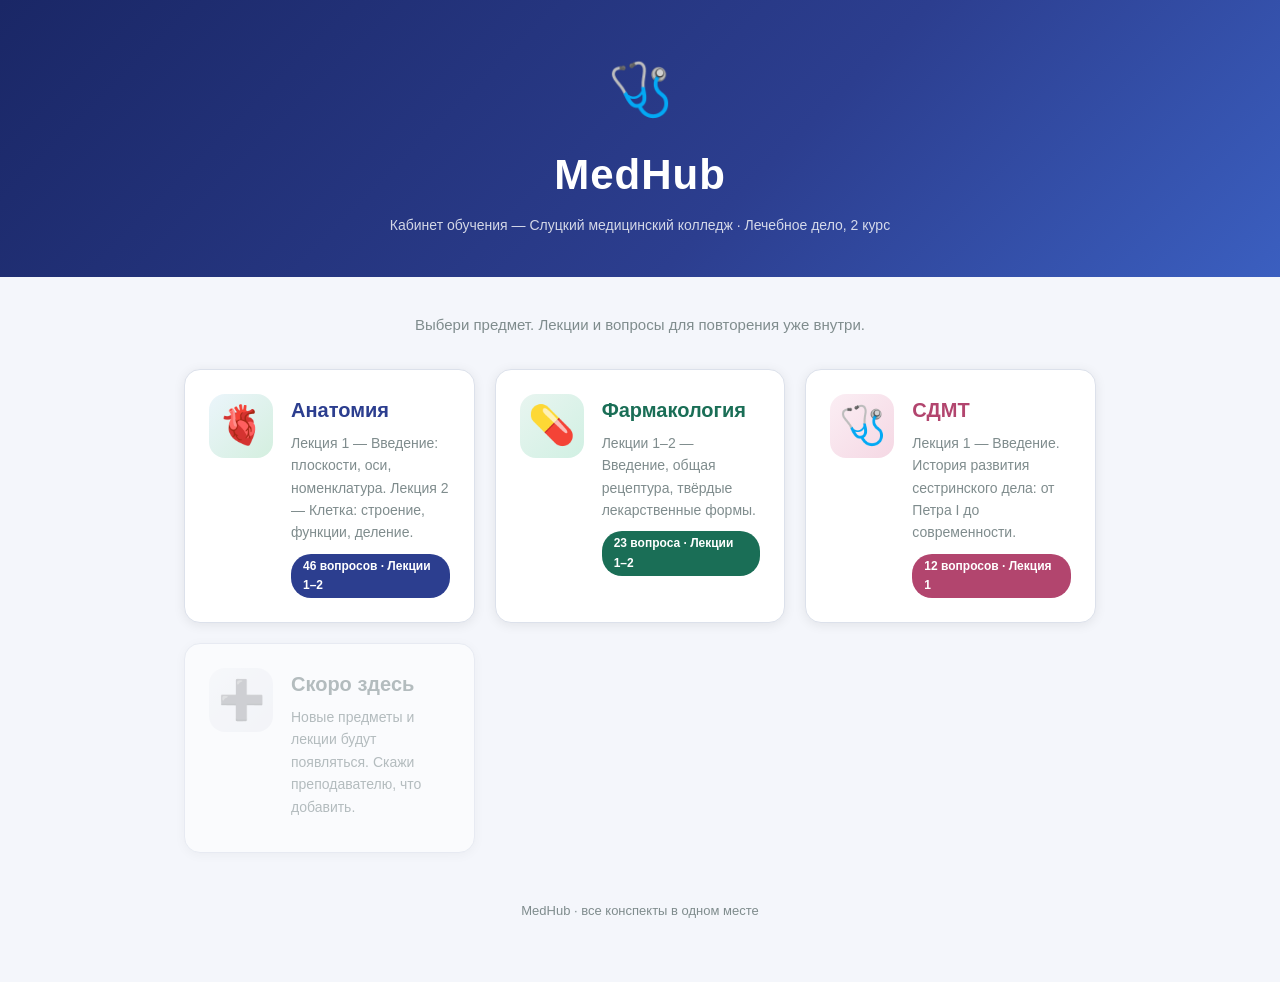
==== index.html @ 037b3c87 "Initial commit: MedHub веб-конспект (анатомия, фармакология, СДМТ)" ====
<!DOCTYPE html>
<html lang="ru">
<head>
    <meta charset="UTF-8">
    <meta name="viewport" content="width=device-width, initial-scale=1.0">
    <title>MedHub — Кабинет обучения</title>
    <link rel="stylesheet" href="style.css">
</head>
<body>

<header class="hub-header">
    <div class="hub-logo">🩺</div>
    <h1>MedHub</h1>
    <p>Кабинет обучения — Слуцкий медицинский колледж · Лечебное дело, 2 курс</p>
</header>

<main class="hub-main">
    <p class="hub-subtitle">Выбери предмет. Лекции и вопросы для повторения уже внутри.</p>

    <div class="subject-grid">

        <a class="subject-card anatomy" href="AnatomyApp/topics.html">
            <div class="subject-icon">🫀</div>
            <div class="subject-info">
                <h2>Анатомия</h2>
                <p>Лекция 1 — Введение: плоскости, оси, номенклатура. Лекция 2 — Клетка: строение, функции, деление.</p>
                <span class="subject-meta">46 вопросов · Лекции 1–2</span>
            </div>
        </a>

        <a class="subject-card pharmacology" href="PharmacologyApp/index.html">
            <div class="subject-icon">💊</div>
            <div class="subject-info">
                <h2>Фармакология</h2>
                <p>Лекции 1–2 — Введение, общая рецептура, твёрдые лекарственные формы.</p>
                <span class="subject-meta">23 вопроса · Лекции 1–2</span>
            </div>
        </a>

        <a class="subject-card sdm" href="SdmApp/index.html">
            <div class="subject-icon">🩺</div>
            <div class="subject-info">
                <h2>СДМТ</h2>
                <p>Лекция 1 — Введение. История развития сестринского дела: от Петра I до современности.</p>
                <span class="subject-meta">12 вопросов · Лекция 1</span>
            </div>
        </a>

        <div class="subject-card placeholder">
            <div class="subject-icon">➕</div>
            <div class="subject-info">
                <h2>Скоро здесь</h2>
                <p>Новые предметы и лекции будут появляться. Скажи преподавателю, что добавить.</p>
            </div>
        </div>

    </div>

    <footer class="hub-footer">
        <p>MedHub · все конспекты в одном месте</p>
    </footer>
</main>

</body>
</html>
---- style.css ----
/* ===== MedHub — hub styles ===== */
* { margin: 0; padding: 0; box-sizing: border-box; }
:root {
    --primary: #2c3e8f;
    --accent: #e74c3c;
    --success: #27ae60;
    --bg: #f4f6fb;
    --card-bg: #ffffff;
    --text: #2c3e50;
    --text-light: #7f8c8d;
    --border: #dce1eb;
    --shadow: 0 2px 12px rgba(0,0,0,0.08);
    --shadow-hover: 0 6px 24px rgba(0,0,0,0.14);
    --radius: 16px;
}
html { scroll-behavior: smooth; }
body {
    font-family: 'Segoe UI', -apple-system, BlinkMacSystemFont, Roboto, sans-serif;
    background: var(--bg); color: var(--text); line-height: 1.6;
    min-height: 100vh;
}

.hub-header {
    background: linear-gradient(135deg, #1a2766, #2c3e8f 60%, #3b5fc0);
    color: white; text-align: center; padding: 48px 20px 40px;
}
.hub-logo { font-size: 52px; margin-bottom: 10px; }
.hub-header h1 {
    font-size: 42px; font-weight: 800; letter-spacing: 1px; margin-bottom: 6px;
}
.hub-header p { font-size: 14px; opacity: 0.8; }

.hub-main { max-width: 960px; margin: 0 auto; padding: 36px 24px 60px; }
.hub-subtitle { text-align: center; color: var(--text-light); font-size: 15px; margin-bottom: 32px; }

.subject-grid { display: grid; grid-template-columns: repeat(auto-fit, minmax(280px, 1fr)); gap: 20px; }

.subject-card {
    display: flex; gap: 18px; align-items: flex-start;
    background: var(--card-bg); border-radius: var(--radius); padding: 24px;
    box-shadow: var(--shadow); border: 1px solid var(--border);
    text-decoration: none; color: inherit;
    transition: transform 0.2s, box-shadow 0.2s;
}
.subject-card:hover { transform: translateY(-3px); box-shadow: var(--shadow-hover); }

.subject-icon {
    font-size: 38px; width: 64px; height: 64px; flex-shrink: 0;
    display: flex; align-items: center; justify-content: center;
    border-radius: 16px;
}
.anatomy .subject-icon { background: linear-gradient(135deg, #ebf5fb, #d4efdf); }
.pharmacology .subject-icon { background: linear-gradient(135deg, #e8f5f0, #d1f0e3); }
.sdm .subject-icon { background: linear-gradient(135deg, #fbeef4, #f5d8e4); }
.placeholder .subject-icon { background: linear-gradient(135deg, #f0f1f5, #e4e6ec); opacity: 0.5; }

.subject-info h2 { font-size: 20px; font-weight: 700; margin-bottom: 6px; }
.anatomy .subject-info h2 { color: #2c3e8f; }
.pharmacology .subject-info h2 { color: #1a6e56; }
.sdm .subject-info h2 { color: #b2456e; }
.subject-info p { font-size: 14px; color: var(--text-light); margin-bottom: 10px; }

.subject-meta {
    display: inline-block; font-size: 12px; font-weight: 600; color: white;
    background: #2c3e8f; border-radius: 20px; padding: 3px 12px;
}
.pharmacology .subject-meta { background: #1a6e56; }
.sdm .subject-meta { background: #b2456e; }

.placeholder { opacity: 0.55; }
.placeholder .subject-info h2 { color: var(--text-light); }

.hub-footer { text-align: center; margin-top: 48px; color: var(--text-light); font-size: 13px; }
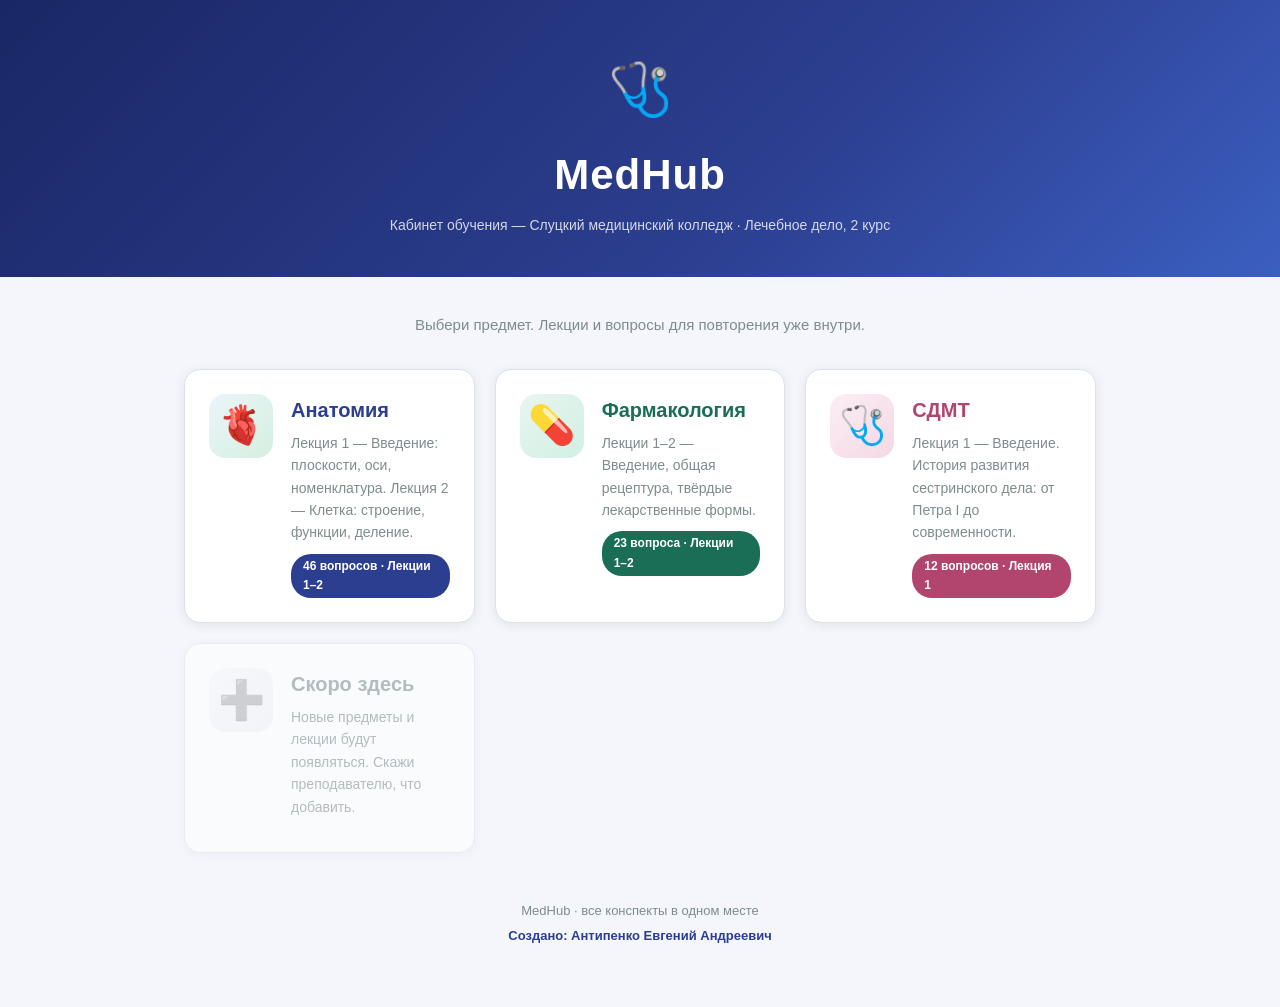
==== commit a53e4ad3: "Добавить автора: Антипенко Евгений Андреевич" ====
--- a/index.html
+++ b/index.html
@@ -58,6 +58,7 @@
 
     <footer class="hub-footer">
         <p>MedHub · все конспекты в одном месте</p>
+        <p class="hub-author">Создано: Антипенко Евгений Андреевич</p>
     </footer>
 </main>
 
--- a/style.css
+++ b/style.css
@@ -70,4 +70,5 @@
 .placeholder { opacity: 0.55; }
 .placeholder .subject-info h2 { color: var(--text-light); }
 
-.hub-footer { text-align: center; margin-top: 48px; color: var(--text-light); font-size: 13px; }+.hub-footer { text-align: center; margin-top: 48px; color: var(--text-light); font-size: 13px; }
+.hub-author { margin-top: 4px; font-weight: 600; color: #2c3e8f; }
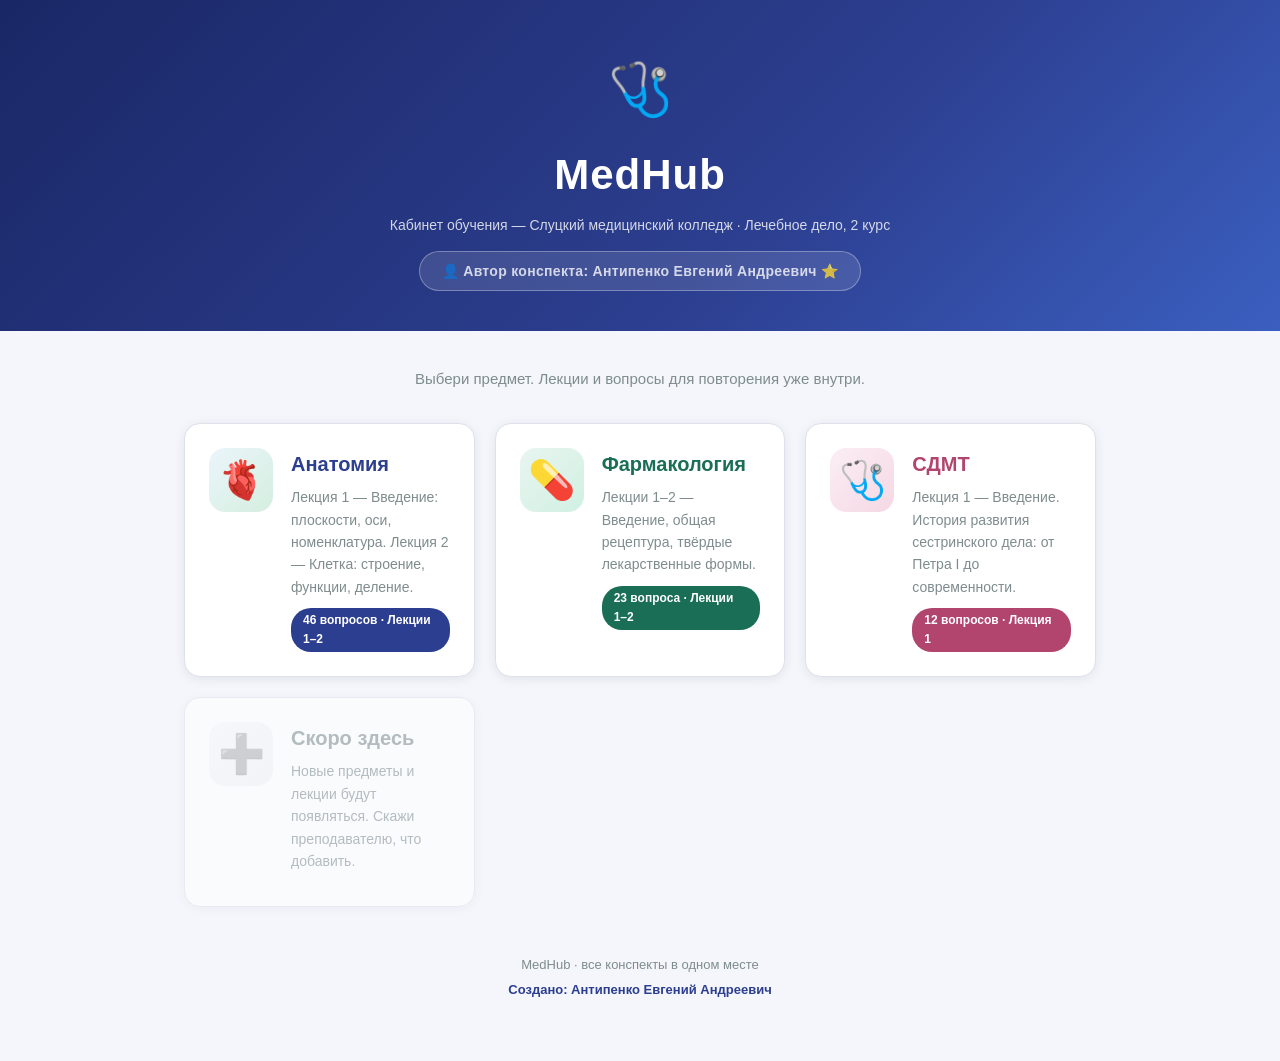
==== commit c8fb0be5: "Выделить автора в шапке главной страницы" ====
--- a/index.html
+++ b/index.html
@@ -12,6 +12,7 @@
     <div class="hub-logo">🩺</div>
     <h1>MedHub</h1>
     <p>Кабинет обучения — Слуцкий медицинский колледж · Лечебное дело, 2 курс</p>
+    <p class="hub-owner">👤 Автор конспекта: Антипенко Евгений Андреевич</p>
 </header>
 
 <main class="hub-main">
--- a/style.css
+++ b/style.css
@@ -29,6 +29,17 @@
     font-size: 42px; font-weight: 800; letter-spacing: 1px; margin-bottom: 6px;
 }
 .hub-header p { font-size: 14px; opacity: 0.8; }
+.hub-owner {
+    display: inline-block; margin-top: 14px;
+    background: rgba(255,255,255,0.15);
+    border: 1px solid rgba(255,255,255,0.4);
+    border-radius: 30px; padding: 8px 22px;
+    font-size: 16px; font-weight: 700; opacity: 1;
+    letter-spacing: 0.3px;
+}
+.hub-owner::after {
+    content: " ⭐";
+}
 
 .hub-main { max-width: 960px; margin: 0 auto; padding: 36px 24px 60px; }
 .hub-subtitle { text-align: center; color: var(--text-light); font-size: 15px; margin-bottom: 32px; }
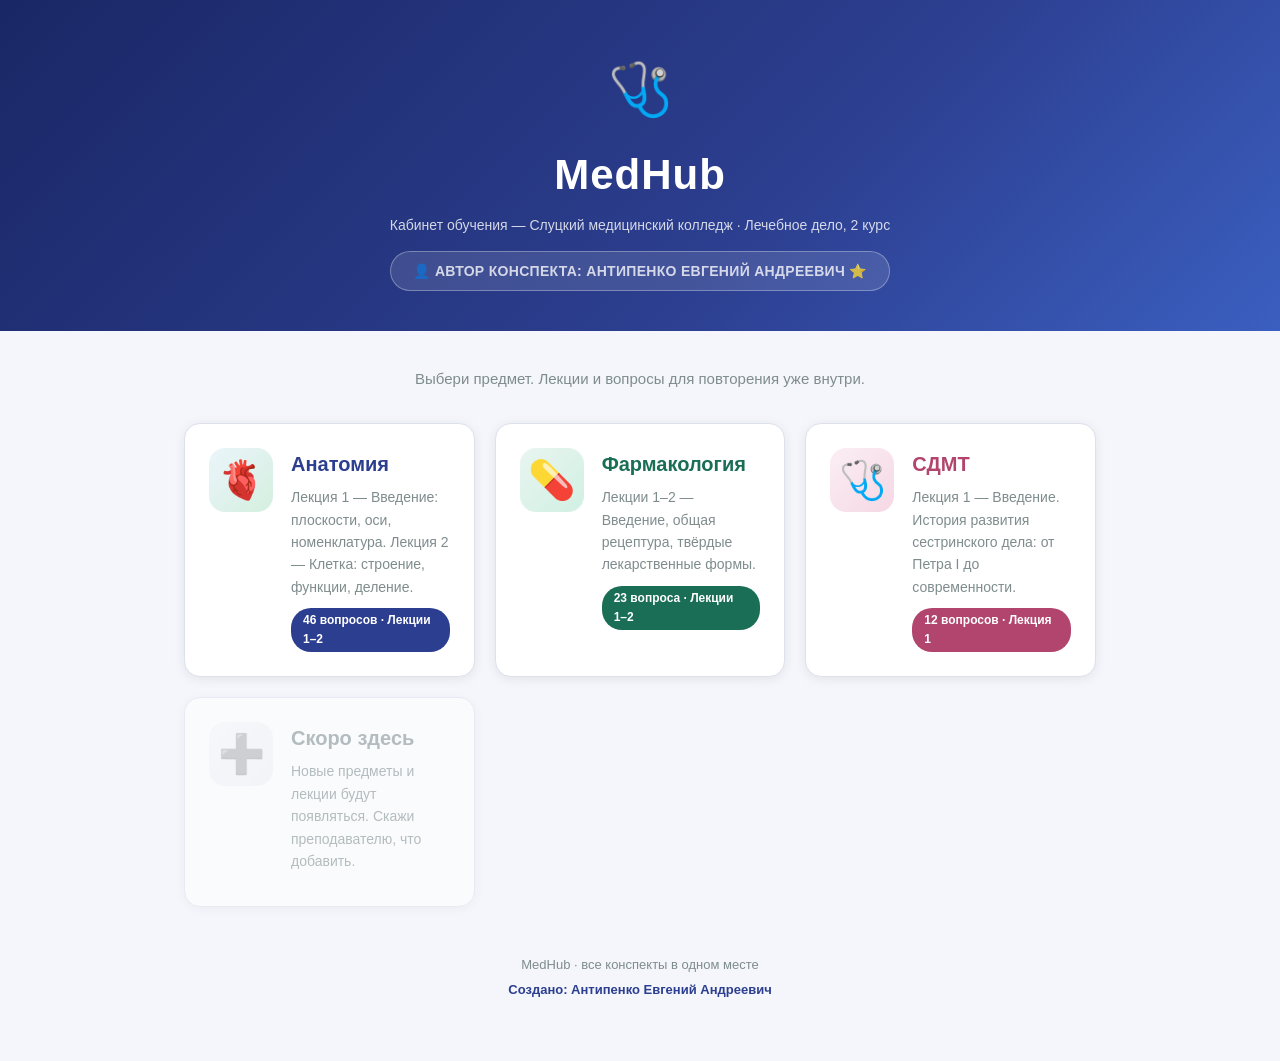
==== commit 405116b8: "Имя автора большими буквами" ====
--- a/index.html
+++ b/index.html
@@ -12,7 +12,7 @@
     <div class="hub-logo">🩺</div>
     <h1>MedHub</h1>
     <p>Кабинет обучения — Слуцкий медицинский колледж · Лечебное дело, 2 курс</p>
-    <p class="hub-owner">👤 Автор конспекта: Антипенко Евгений Андреевич</p>
+    <p class="hub-owner">👤 АВТОР КОНСПЕКТА: АНТИПЕНКО ЕВГЕНИЙ АНДРЕЕВИЧ</p>
 </header>
 
 <main class="hub-main">
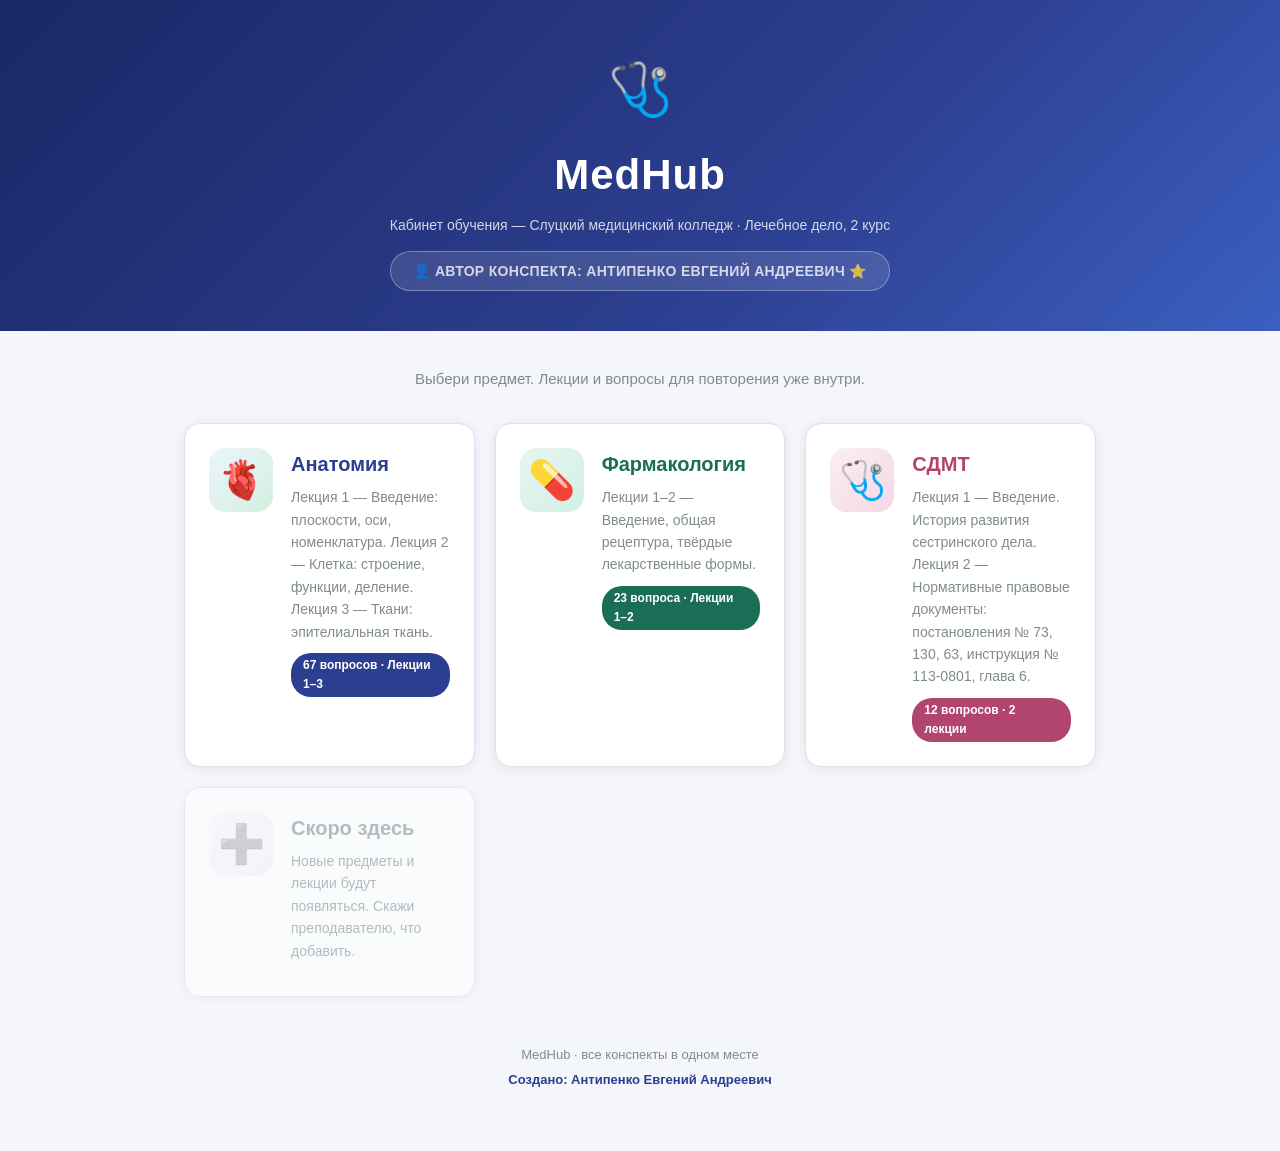
==== commit ee61089e: "Добавить лекции: анатомия 3 (ткани), СДМТ 2 (НПА) и страницу выбора лекций" ====
--- a/index.html
+++ b/index.html
@@ -24,8 +24,8 @@
             <div class="subject-icon">🫀</div>
             <div class="subject-info">
                 <h2>Анатомия</h2>
-                <p>Лекция 1 — Введение: плоскости, оси, номенклатура. Лекция 2 — Клетка: строение, функции, деление.</p>
-                <span class="subject-meta">46 вопросов · Лекции 1–2</span>
+                <p>Лекция 1 — Введение: плоскости, оси, номенклатура. Лекция 2 — Клетка: строение, функции, деление. Лекция 3 — Ткани: эпителиальная ткань.</p>
+                <span class="subject-meta">67 вопросов · Лекции 1–3</span>
             </div>
         </a>
 
@@ -38,12 +38,12 @@
             </div>
         </a>
 
-        <a class="subject-card sdm" href="SdmApp/index.html">
+        <a class="subject-card sdm" href="SdmApp/topics.html">
             <div class="subject-icon">🩺</div>
             <div class="subject-info">
                 <h2>СДМТ</h2>
-                <p>Лекция 1 — Введение. История развития сестринского дела: от Петра I до современности.</p>
-                <span class="subject-meta">12 вопросов · Лекция 1</span>
+                <p>Лекция 1 — Введение. История развития сестринского дела. Лекция 2 — Нормативные правовые документы: постановления № 73, 130, 63, инструкция № 113-0801, глава 6.</p>
+                <span class="subject-meta">12 вопросов · 2 лекции</span>
             </div>
         </a>
 
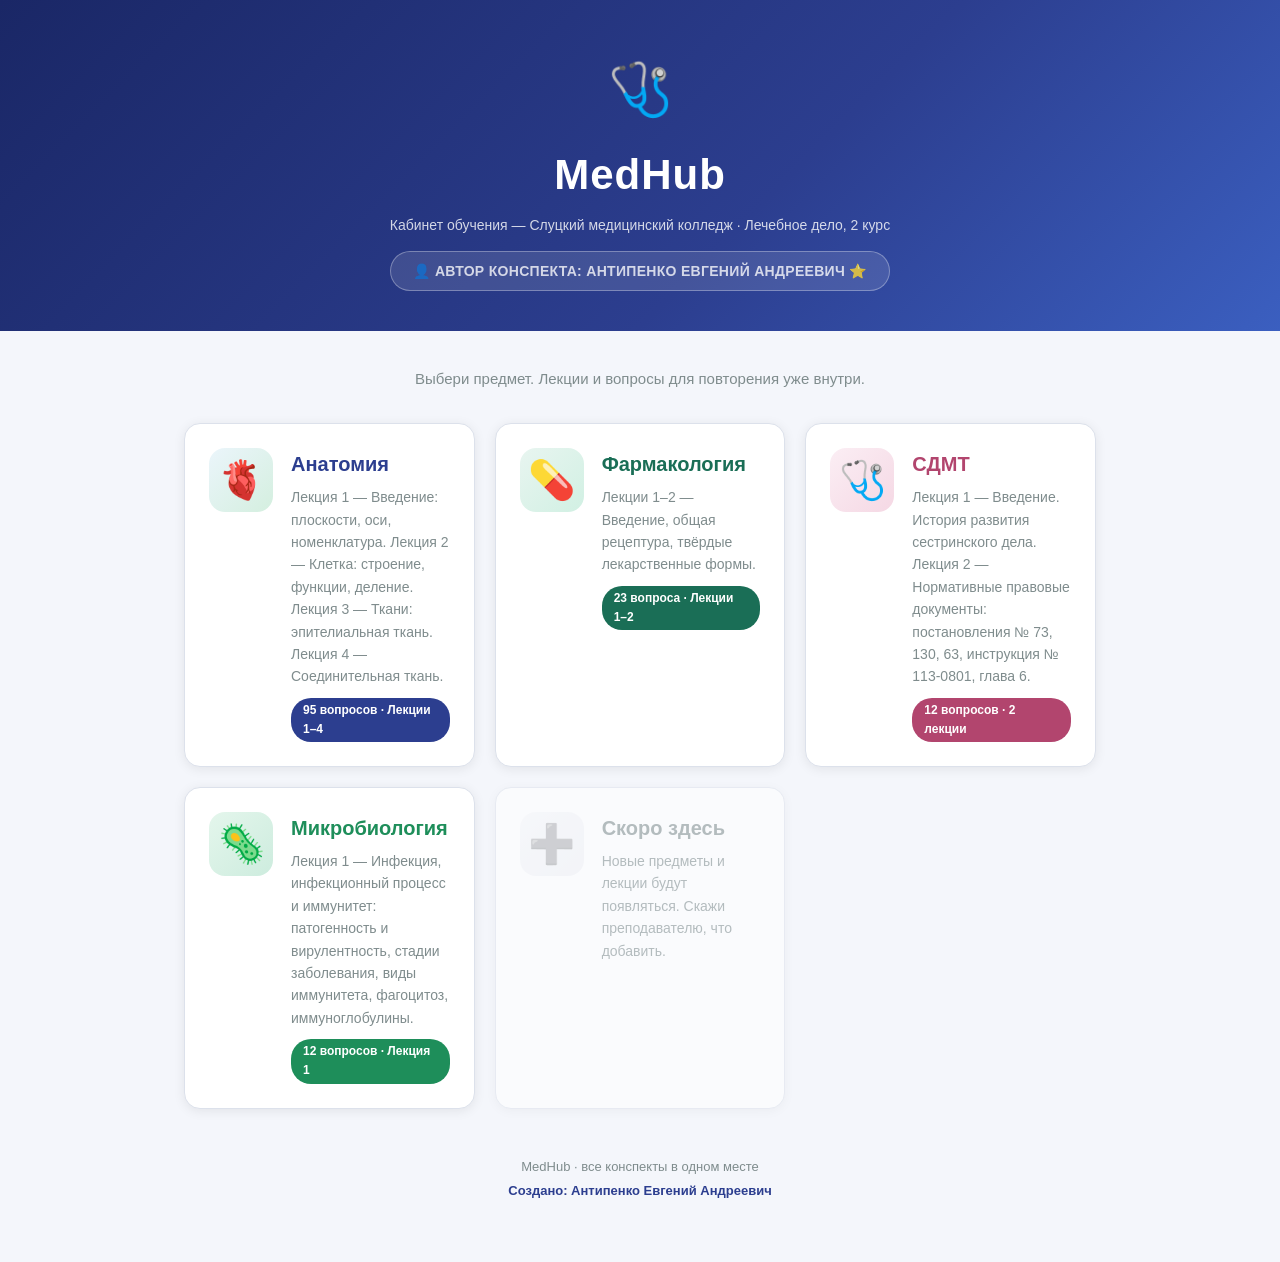
==== commit f9e4138f: "Добавить Микробиологию (лекция 1) и анатомию: соединительная ткань" ====
--- a/index.html
+++ b/index.html
@@ -24,8 +24,8 @@
             <div class="subject-icon">🫀</div>
             <div class="subject-info">
                 <h2>Анатомия</h2>
-                <p>Лекция 1 — Введение: плоскости, оси, номенклатура. Лекция 2 — Клетка: строение, функции, деление. Лекция 3 — Ткани: эпителиальная ткань.</p>
-                <span class="subject-meta">67 вопросов · Лекции 1–3</span>
+                <p>Лекция 1 — Введение: плоскости, оси, номенклатура. Лекция 2 — Клетка: строение, функции, деление. Лекция 3 — Ткани: эпителиальная ткань. Лекция 4 — Соединительная ткань.</p>
+                <span class="subject-meta">95 вопросов · Лекции 1–4</span>
             </div>
         </a>
 
@@ -47,6 +47,15 @@
             </div>
         </a>
 
+        <a class="subject-card microbiology" href="MicrobiologyApp/topics.html">
+            <div class="subject-icon">🦠</div>
+            <div class="subject-info">
+                <h2>Микробиология</h2>
+                <p>Лекция 1 — Инфекция, инфекционный процесс и иммунитет: патогенность и вирулентность, стадии заболевания, виды иммунитета, фагоцитоз, иммуноглобулины.</p>
+                <span class="subject-meta">12 вопросов · Лекция 1</span>
+            </div>
+        </a>
+
         <div class="subject-card placeholder">
             <div class="subject-icon">➕</div>
             <div class="subject-info">
--- a/style.css
+++ b/style.css
@@ -63,12 +63,14 @@
 .anatomy .subject-icon { background: linear-gradient(135deg, #ebf5fb, #d4efdf); }
 .pharmacology .subject-icon { background: linear-gradient(135deg, #e8f5f0, #d1f0e3); }
 .sdm .subject-icon { background: linear-gradient(135deg, #fbeef4, #f5d8e4); }
+.microbiology .subject-icon { background: linear-gradient(135deg, #e4f6ec, #cdecde); }
 .placeholder .subject-icon { background: linear-gradient(135deg, #f0f1f5, #e4e6ec); opacity: 0.5; }
 
 .subject-info h2 { font-size: 20px; font-weight: 700; margin-bottom: 6px; }
 .anatomy .subject-info h2 { color: #2c3e8f; }
 .pharmacology .subject-info h2 { color: #1a6e56; }
 .sdm .subject-info h2 { color: #b2456e; }
+.microbiology .subject-info h2 { color: #1e8e5a; }
 .subject-info p { font-size: 14px; color: var(--text-light); margin-bottom: 10px; }
 
 .subject-meta {
@@ -77,6 +79,7 @@
 }
 .pharmacology .subject-meta { background: #1a6e56; }
 .sdm .subject-meta { background: #b2456e; }
+.microbiology .subject-meta { background: #1e8e5a; }
 
 .placeholder { opacity: 0.55; }
 .placeholder .subject-info h2 { color: var(--text-light); }
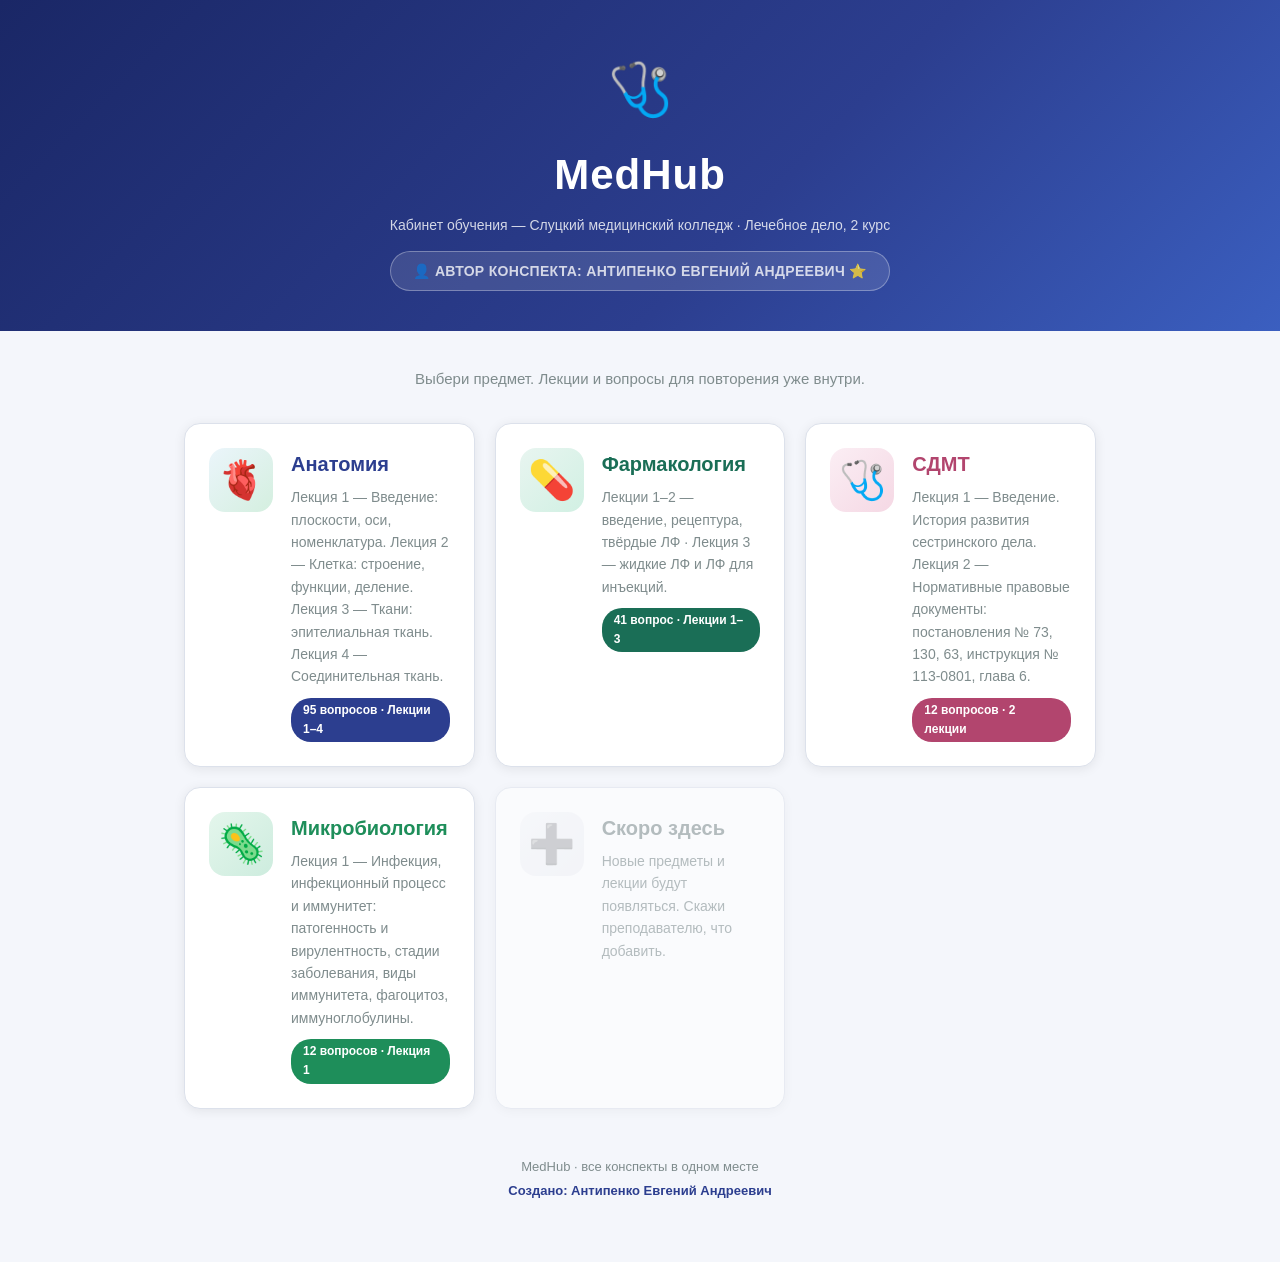
==== commit d2bee5f9: "Добавить Фармакологию: лекция 3 (жидкие ЛФ и ЛФ для инъекций) и страницу выбора лекций" ====
--- a/index.html
+++ b/index.html
@@ -29,12 +29,12 @@
             </div>
         </a>
 
-        <a class="subject-card pharmacology" href="PharmacologyApp/index.html">
+        <a class="subject-card pharmacology" href="PharmacologyApp/topics.html">
             <div class="subject-icon">💊</div>
             <div class="subject-info">
                 <h2>Фармакология</h2>
-                <p>Лекции 1–2 — Введение, общая рецептура, твёрдые лекарственные формы.</p>
-                <span class="subject-meta">23 вопроса · Лекции 1–2</span>
+                <p>Лекции 1–2 — введение, рецептура, твёрдые ЛФ · Лекция 3 — жидкие ЛФ и ЛФ для инъекций.</p>
+                <span class="subject-meta">41 вопрос · Лекции 1–3</span>
             </div>
         </a>
 
